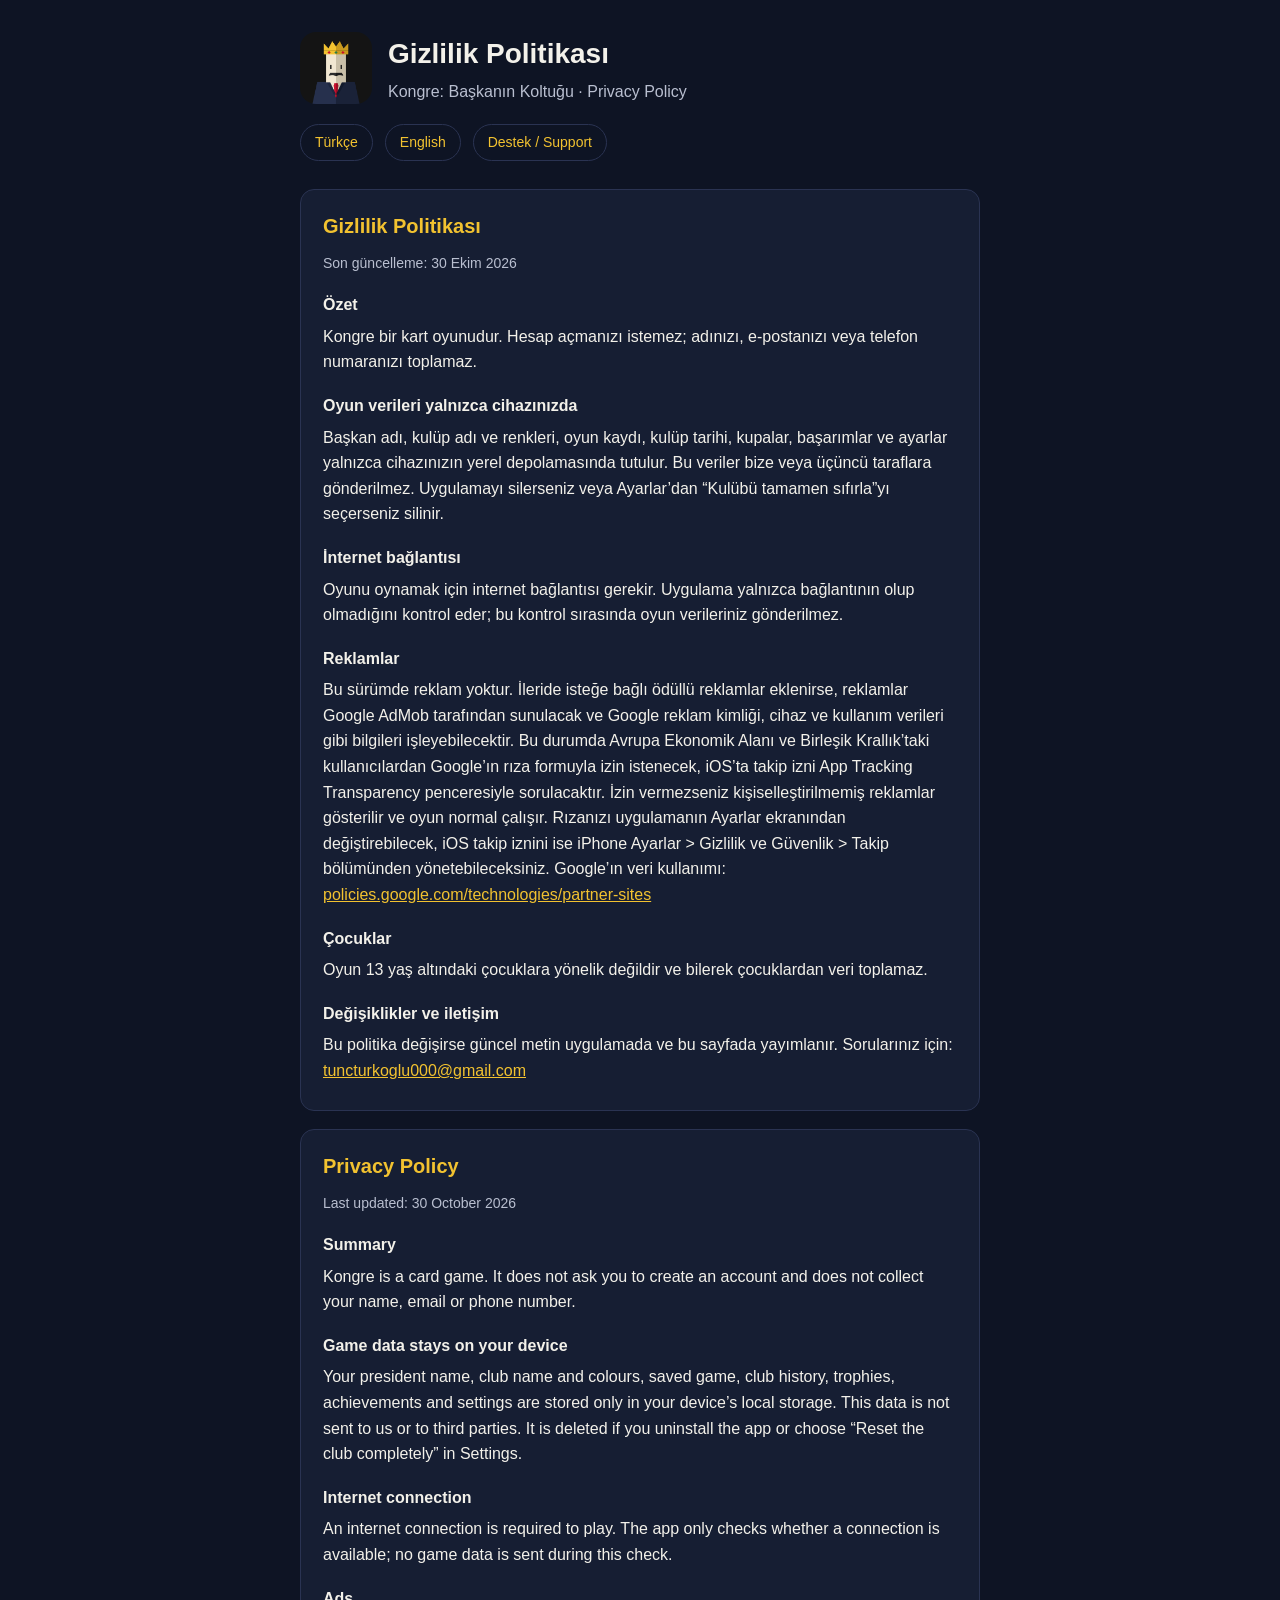
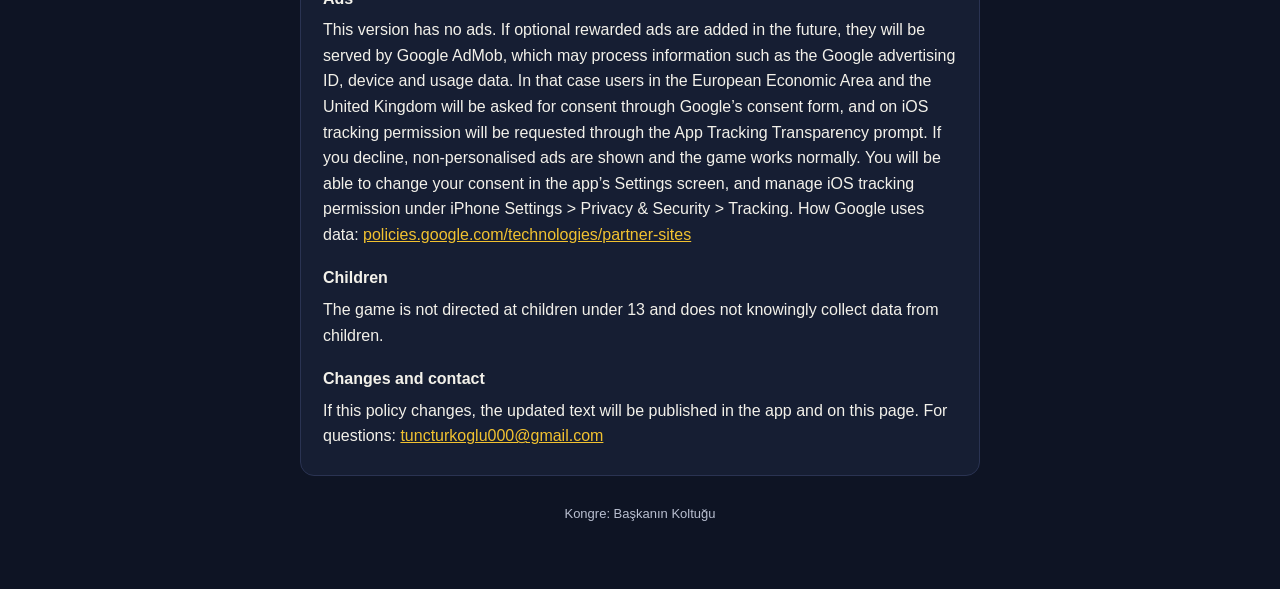
==== privacy.html @ d1992359 "Kongre destek ve gizlilik sayfaları" ====
<!DOCTYPE html>
<html lang="tr">
<head>
  <meta charset="utf-8">
  <meta name="viewport" content="width=device-width, initial-scale=1">
  <title>Kongre: Başkanın Koltuğu — Gizlilik Politikası / Privacy Policy</title>
  <link rel="icon" href="icon.png">
  <link rel="stylesheet" href="style.css">
</head>
<body>
<main>
  <header>
    <img src="icon.png" alt="Kongre simgesi">
    <div>
      <h1>Gizlilik Politikası</h1>
      <p>Kongre: Başkanın Koltuğu · Privacy Policy</p>
    </div>
  </header>
  <nav>
    <a href="#tr">Türkçe</a>
    <a href="#en">English</a>
    <a href="index.html">Destek / Support</a>
  </nav>

  <section id="tr">
    <h2>Gizlilik Politikası</h2>
    <p class="muted">Son güncelleme: 30 Ekim 2026</p>

    <h3>Özet</h3>
    <p>Kongre bir kart oyunudur. Hesap açmanızı istemez; adınızı, e-postanızı veya telefon numaranızı toplamaz.</p>

    <h3>Oyun verileri yalnızca cihazınızda</h3>
    <p>Başkan adı, kulüp adı ve renkleri, oyun kaydı, kulüp tarihi, kupalar, başarımlar ve ayarlar yalnızca cihazınızın yerel depolamasında tutulur. Bu veriler bize veya üçüncü taraflara gönderilmez. Uygulamayı silerseniz veya Ayarlar’dan “Kulübü tamamen sıfırla”yı seçerseniz silinir.</p>

    <h3>İnternet bağlantısı</h3>
    <p>Oyunu oynamak için internet bağlantısı gerekir. Uygulama yalnızca bağlantının olup olmadığını kontrol eder; bu kontrol sırasında oyun verileriniz gönderilmez.</p>

    <h3>Reklamlar</h3>
    <p>Bu sürümde reklam yoktur. İleride isteğe bağlı ödüllü reklamlar eklenirse, reklamlar Google AdMob tarafından sunulacak ve Google reklam kimliği, cihaz ve kullanım verileri gibi bilgileri işleyebilecektir. Bu durumda Avrupa Ekonomik Alanı ve Birleşik Krallık’taki kullanıcılardan Google’ın rıza formuyla izin istenecek, iOS’ta takip izni App Tracking Transparency penceresiyle sorulacaktır. İzin vermezseniz kişiselleştirilmemiş reklamlar gösterilir ve oyun normal çalışır. Rızanızı uygulamanın Ayarlar ekranından değiştirebilecek, iOS takip iznini ise iPhone Ayarlar &gt; Gizlilik ve Güvenlik &gt; Takip bölümünden yönetebileceksiniz. Google’ın veri kullanımı: <a href="https://policies.google.com/technologies/partner-sites">policies.google.com/technologies/partner-sites</a></p>

    <h3>Çocuklar</h3>
    <p>Oyun 13 yaş altındaki çocuklara yönelik değildir ve bilerek çocuklardan veri toplamaz.</p>

    <h3>Değişiklikler ve iletişim</h3>
    <p>Bu politika değişirse güncel metin uygulamada ve bu sayfada yayımlanır. Sorularınız için: <a href="mailto:tuncturkoglu000@gmail.com">tuncturkoglu000@gmail.com</a></p>
  </section>

  <section id="en" lang="en">
    <h2>Privacy Policy</h2>
    <p class="muted">Last updated: 30 October 2026</p>

    <h3>Summary</h3>
    <p>Kongre is a card game. It does not ask you to create an account and does not collect your name, email or phone number.</p>

    <h3>Game data stays on your device</h3>
    <p>Your president name, club name and colours, saved game, club history, trophies, achievements and settings are stored only in your device’s local storage. This data is not sent to us or to third parties. It is deleted if you uninstall the app or choose “Reset the club completely” in Settings.</p>

    <h3>Internet connection</h3>
    <p>An internet connection is required to play. The app only checks whether a connection is available; no game data is sent during this check.</p>

    <h3>Ads</h3>
    <p>This version has no ads. If optional rewarded ads are added in the future, they will be served by Google AdMob, which may process information such as the Google advertising ID, device and usage data. In that case users in the European Economic Area and the United Kingdom will be asked for consent through Google’s consent form, and on iOS tracking permission will be requested through the App Tracking Transparency prompt. If you decline, non-personalised ads are shown and the game works normally. You will be able to change your consent in the app’s Settings screen, and manage iOS tracking permission under iPhone Settings &gt; Privacy &amp; Security &gt; Tracking. How Google uses data: <a href="https://policies.google.com/technologies/partner-sites">policies.google.com/technologies/partner-sites</a></p>

    <h3>Children</h3>
    <p>The game is not directed at children under 13 and does not knowingly collect data from children.</p>

    <h3>Changes and contact</h3>
    <p>If this policy changes, the updated text will be published in the app and on this page. For questions: <a href="mailto:tuncturkoglu000@gmail.com">tuncturkoglu000@gmail.com</a></p>
  </section>

  <footer>Kongre: Başkanın Koltuğu</footer>
</main>
</body>
</html>
---- style.css ----
:root {
  --bg: #0e1424;
  --card: #161e33;
  --gold: #f2c230;
  --text: #f3f1ea;
  --muted: #b9bfd0;
  --line: #2a3352;
}
* { box-sizing: border-box; }
body {
  margin: 0;
  background: var(--bg);
  color: var(--text);
  font: 16px/1.6 -apple-system, BlinkMacSystemFont, "Segoe UI", Roboto, sans-serif;
}
main { max-width: 720px; margin: 0 auto; padding: 32px 20px 64px; }
header { display: flex; align-items: center; gap: 16px; margin-bottom: 8px; }
header img { width: 72px; height: 72px; border-radius: 16px; }
h1 { margin: 0; font-size: 28px; }
header p { margin: 2px 0 0; color: var(--muted); }
nav { display: flex; gap: 12px; flex-wrap: wrap; margin: 20px 0 28px; }
nav a { color: var(--gold); text-decoration: none; border: 1px solid var(--line); border-radius: 999px; padding: 6px 14px; font-size: 14px; }
nav a:hover { border-color: var(--gold); }
section { background: var(--card); border: 1px solid var(--line); border-radius: 14px; padding: 20px 22px; margin-bottom: 18px; }
h2 { margin: 0 0 10px; font-size: 20px; color: var(--gold); }
h3 { margin: 18px 0 4px; font-size: 16px; }
p { margin: 6px 0; }
.muted { color: var(--muted); font-size: 14px; }
.mail { display: inline-block; margin-top: 6px; background: var(--gold); color: #17120a; font-weight: 700; text-decoration: none; padding: 10px 18px; border-radius: 10px; }
a { color: var(--gold); }
footer { color: var(--muted); font-size: 13px; text-align: center; margin-top: 28px; }
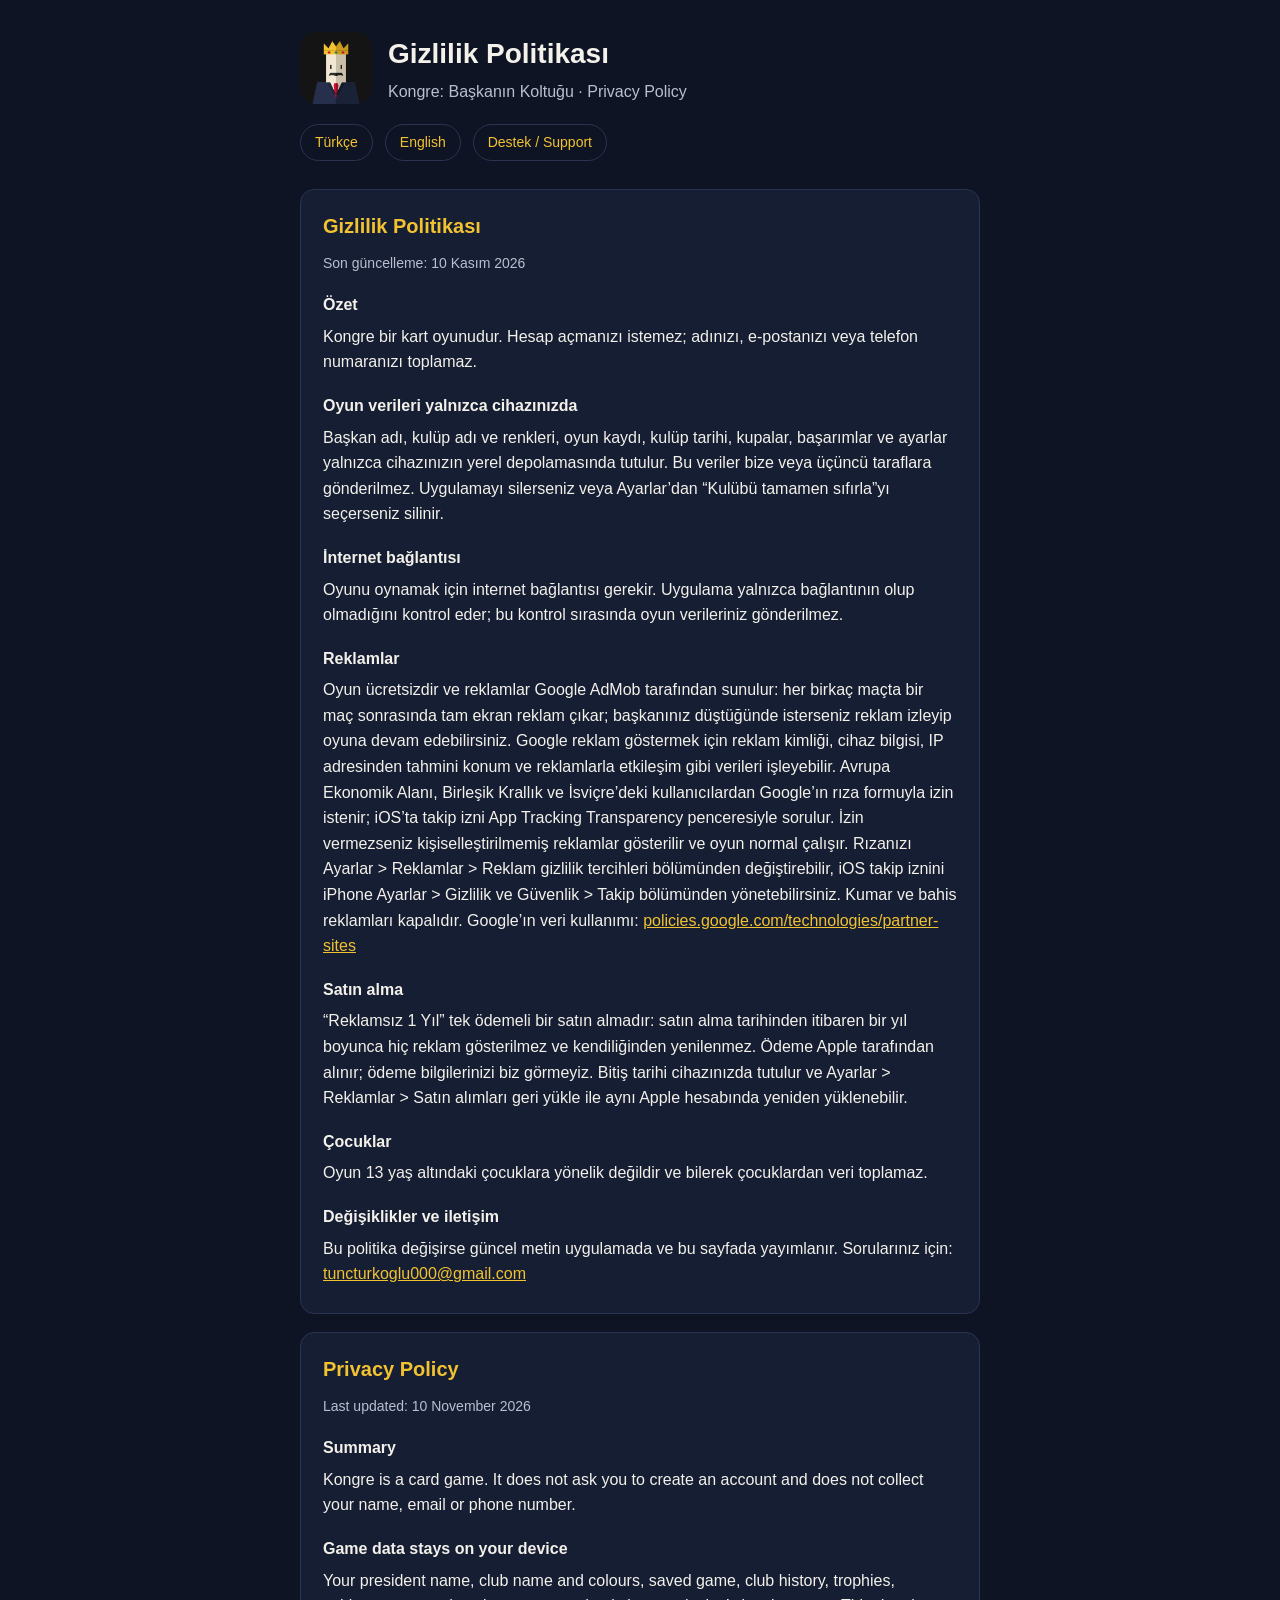
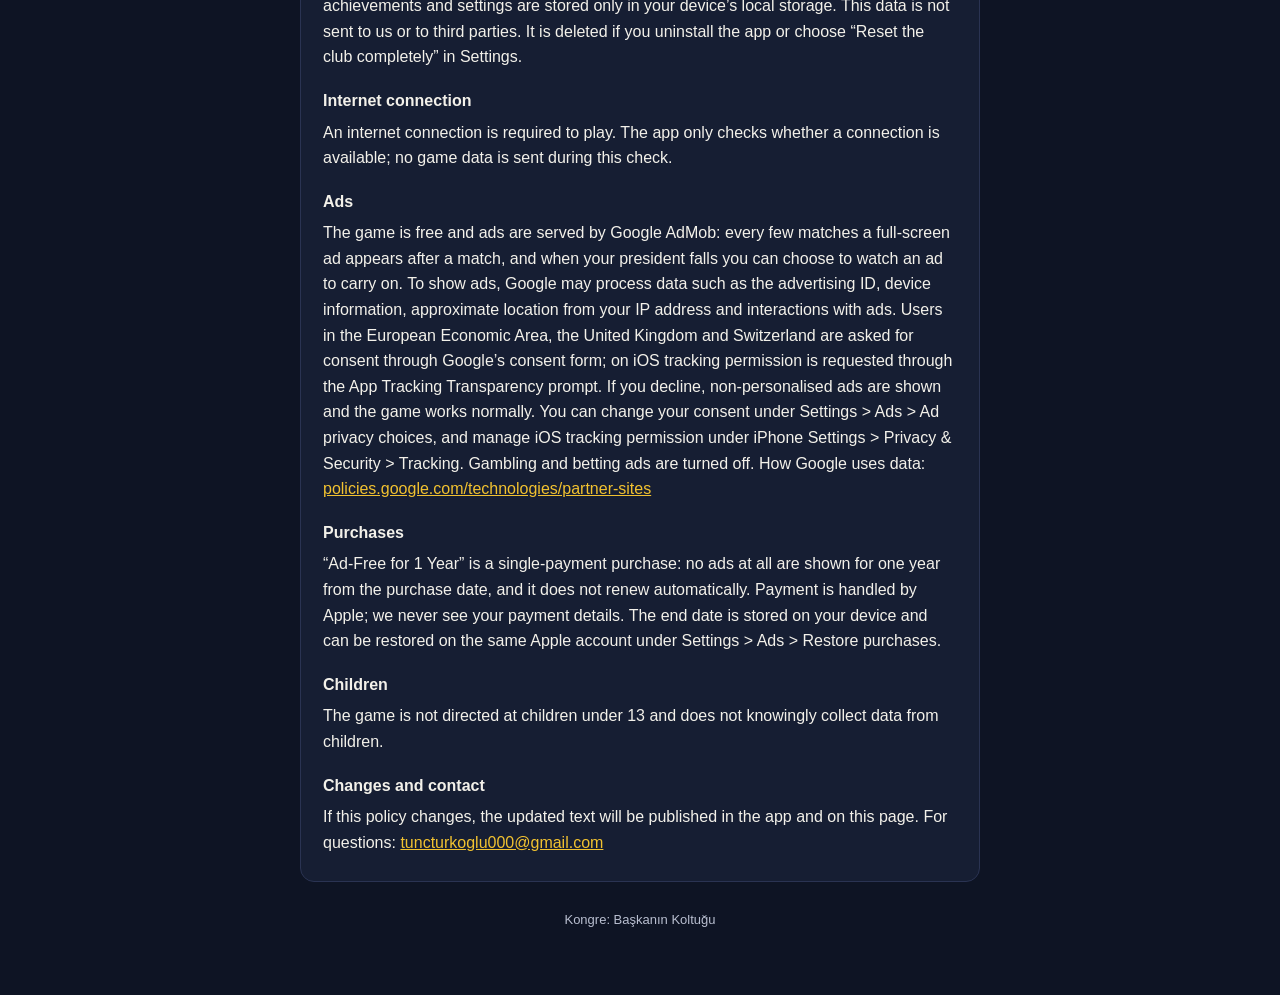
==== commit ae31708d: "Gizlilik: AdMob reklamları ve Reklamsız 1 Yıl satın alması Co-Authored-By: Claude Opus 5.5 <noreply@" ====
--- a/privacy.html
+++ b/privacy.html
@@ -24,7 +24,7 @@
 
   <section id="tr">
     <h2>Gizlilik Politikası</h2>
-    <p class="muted">Son güncelleme: 30 Ekim 2026</p>
+    <p class="muted">Son güncelleme: 10 Kasım 2026</p>
 
     <h3>Özet</h3>
     <p>Kongre bir kart oyunudur. Hesap açmanızı istemez; adınızı, e-postanızı veya telefon numaranızı toplamaz.</p>
@@ -36,7 +36,10 @@
     <p>Oyunu oynamak için internet bağlantısı gerekir. Uygulama yalnızca bağlantının olup olmadığını kontrol eder; bu kontrol sırasında oyun verileriniz gönderilmez.</p>
 
     <h3>Reklamlar</h3>
-    <p>Bu sürümde reklam yoktur. İleride isteğe bağlı ödüllü reklamlar eklenirse, reklamlar Google AdMob tarafından sunulacak ve Google reklam kimliği, cihaz ve kullanım verileri gibi bilgileri işleyebilecektir. Bu durumda Avrupa Ekonomik Alanı ve Birleşik Krallık’taki kullanıcılardan Google’ın rıza formuyla izin istenecek, iOS’ta takip izni App Tracking Transparency penceresiyle sorulacaktır. İzin vermezseniz kişiselleştirilmemiş reklamlar gösterilir ve oyun normal çalışır. Rızanızı uygulamanın Ayarlar ekranından değiştirebilecek, iOS takip iznini ise iPhone Ayarlar &gt; Gizlilik ve Güvenlik &gt; Takip bölümünden yönetebileceksiniz. Google’ın veri kullanımı: <a href="https://policies.google.com/technologies/partner-sites">policies.google.com/technologies/partner-sites</a></p>
+    <p>Oyun ücretsizdir ve reklamlar Google AdMob tarafından sunulur: her birkaç maçta bir maç sonrasında tam ekran reklam çıkar; başkanınız düştüğünde isterseniz reklam izleyip oyuna devam edebilirsiniz. Google reklam göstermek için reklam kimliği, cihaz bilgisi, IP adresinden tahmini konum ve reklamlarla etkileşim gibi verileri işleyebilir. Avrupa Ekonomik Alanı, Birleşik Krallık ve İsviçre’deki kullanıcılardan Google’ın rıza formuyla izin istenir; iOS’ta takip izni App Tracking Transparency penceresiyle sorulur. İzin vermezseniz kişiselleştirilmemiş reklamlar gösterilir ve oyun normal çalışır. Rızanızı Ayarlar &gt; Reklamlar &gt; Reklam gizlilik tercihleri bölümünden değiştirebilir, iOS takip iznini iPhone Ayarlar &gt; Gizlilik ve Güvenlik &gt; Takip bölümünden yönetebilirsiniz. Kumar ve bahis reklamları kapalıdır. Google’ın veri kullanımı: <a href="https://policies.google.com/technologies/partner-sites">policies.google.com/technologies/partner-sites</a></p>
+
+    <h3>Satın alma</h3>
+    <p>“Reklamsız 1 Yıl” tek ödemeli bir satın almadır: satın alma tarihinden itibaren bir yıl boyunca hiç reklam gösterilmez ve kendiliğinden yenilenmez. Ödeme Apple tarafından alınır; ödeme bilgilerinizi biz görmeyiz. Bitiş tarihi cihazınızda tutulur ve Ayarlar &gt; Reklamlar &gt; Satın alımları geri yükle ile aynı Apple hesabında yeniden yüklenebilir.</p>
 
     <h3>Çocuklar</h3>
     <p>Oyun 13 yaş altındaki çocuklara yönelik değildir ve bilerek çocuklardan veri toplamaz.</p>
@@ -47,7 +50,7 @@
 
   <section id="en" lang="en">
     <h2>Privacy Policy</h2>
-    <p class="muted">Last updated: 30 October 2026</p>
+    <p class="muted">Last updated: 10 November 2026</p>
 
     <h3>Summary</h3>
     <p>Kongre is a card game. It does not ask you to create an account and does not collect your name, email or phone number.</p>
@@ -59,7 +62,10 @@
     <p>An internet connection is required to play. The app only checks whether a connection is available; no game data is sent during this check.</p>
 
     <h3>Ads</h3>
-    <p>This version has no ads. If optional rewarded ads are added in the future, they will be served by Google AdMob, which may process information such as the Google advertising ID, device and usage data. In that case users in the European Economic Area and the United Kingdom will be asked for consent through Google’s consent form, and on iOS tracking permission will be requested through the App Tracking Transparency prompt. If you decline, non-personalised ads are shown and the game works normally. You will be able to change your consent in the app’s Settings screen, and manage iOS tracking permission under iPhone Settings &gt; Privacy &amp; Security &gt; Tracking. How Google uses data: <a href="https://policies.google.com/technologies/partner-sites">policies.google.com/technologies/partner-sites</a></p>
+    <p>The game is free and ads are served by Google AdMob: every few matches a full-screen ad appears after a match, and when your president falls you can choose to watch an ad to carry on. To show ads, Google may process data such as the advertising ID, device information, approximate location from your IP address and interactions with ads. Users in the European Economic Area, the United Kingdom and Switzerland are asked for consent through Google’s consent form; on iOS tracking permission is requested through the App Tracking Transparency prompt. If you decline, non-personalised ads are shown and the game works normally. You can change your consent under Settings &gt; Ads &gt; Ad privacy choices, and manage iOS tracking permission under iPhone Settings &gt; Privacy &amp; Security &gt; Tracking. Gambling and betting ads are turned off. How Google uses data: <a href="https://policies.google.com/technologies/partner-sites">policies.google.com/technologies/partner-sites</a></p>
+
+    <h3>Purchases</h3>
+    <p>“Ad-Free for 1 Year” is a single-payment purchase: no ads at all are shown for one year from the purchase date, and it does not renew automatically. Payment is handled by Apple; we never see your payment details. The end date is stored on your device and can be restored on the same Apple account under Settings &gt; Ads &gt; Restore purchases.</p>
 
     <h3>Children</h3>
     <p>The game is not directed at children under 13 and does not knowingly collect data from children.</p>
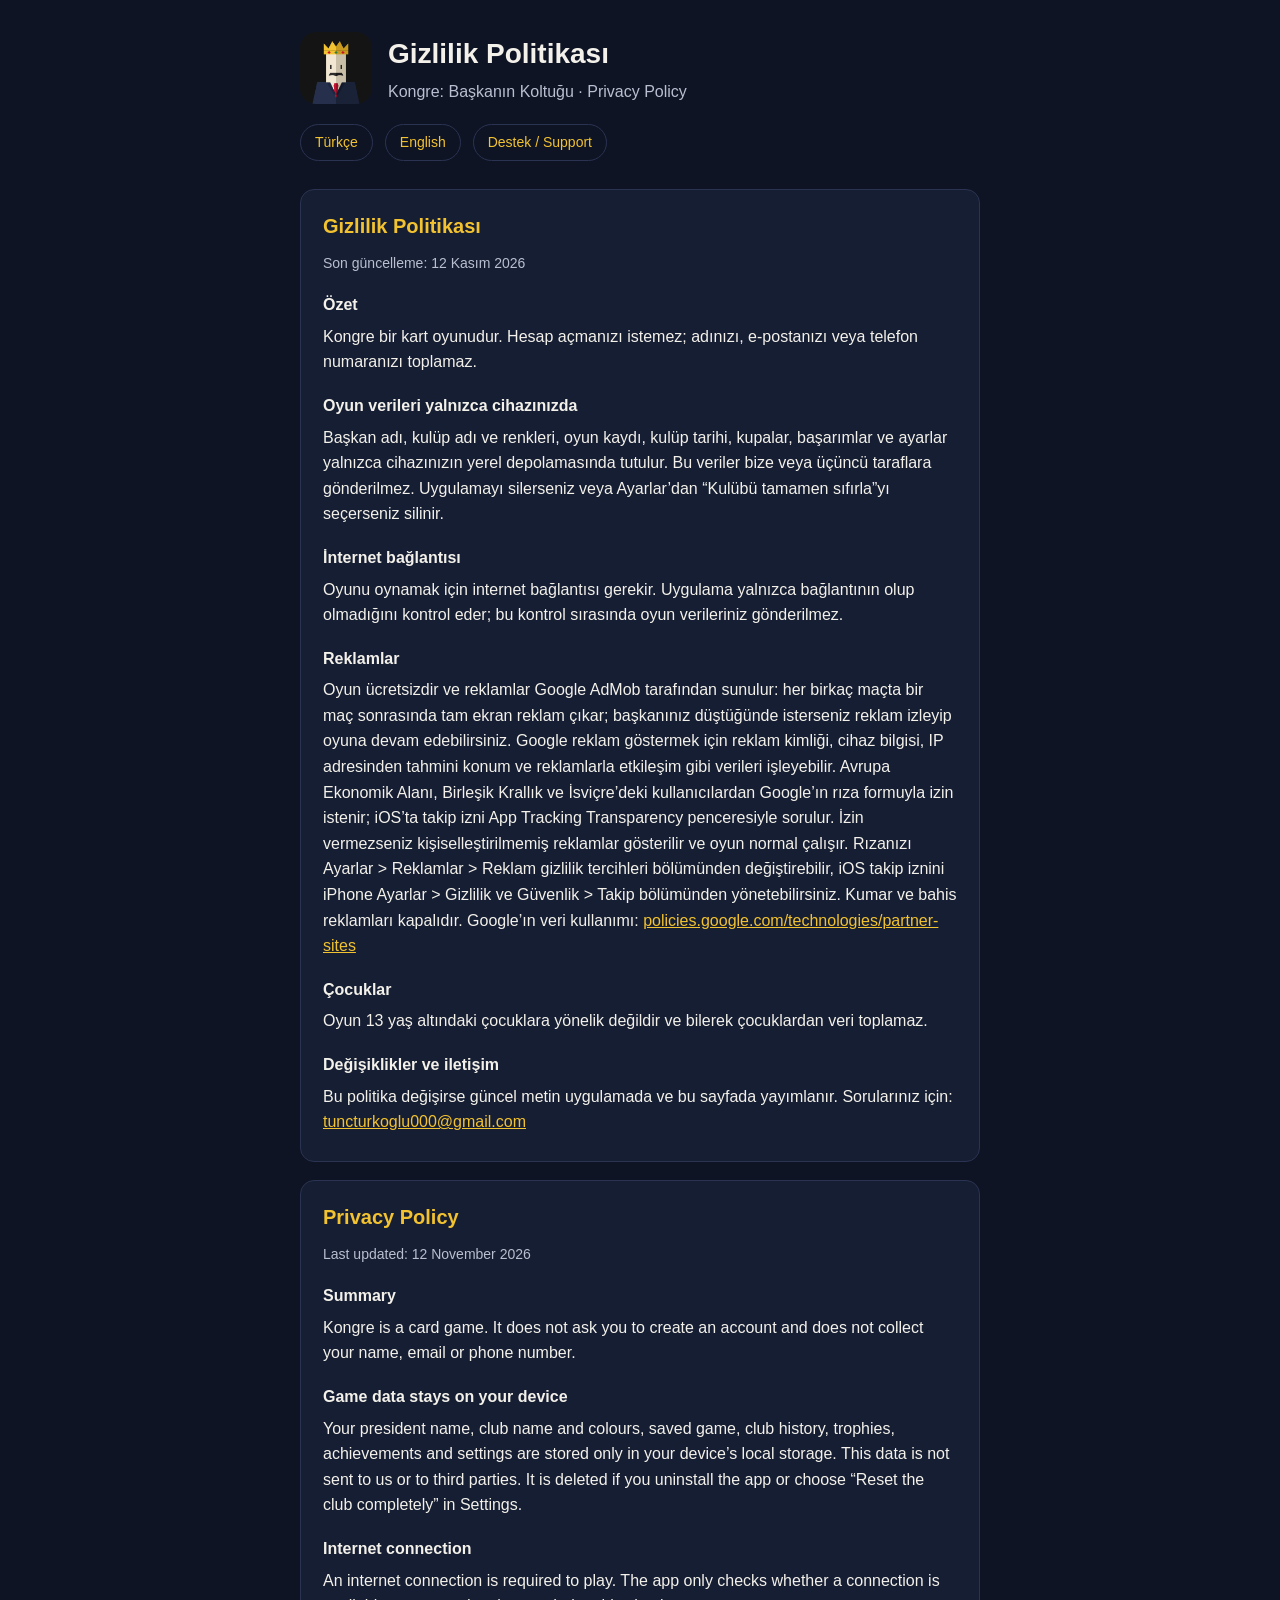
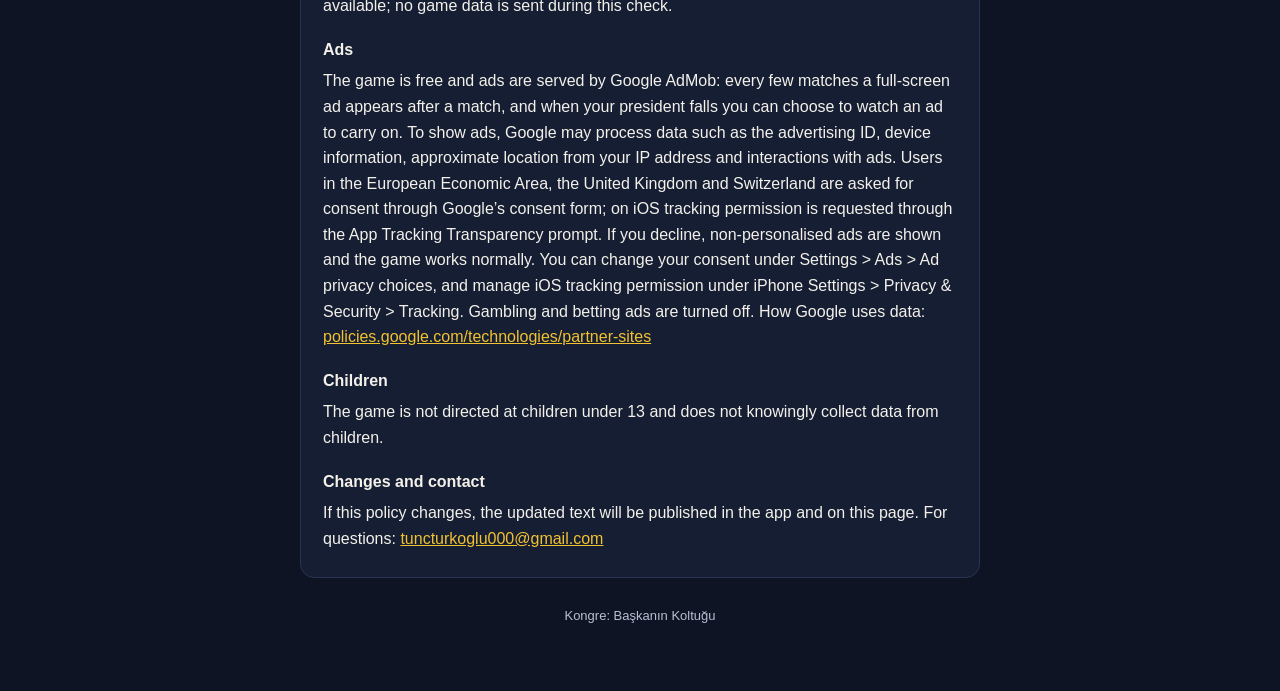
==== commit a1c24437: "Gizlilik: 1.0 satın almasız çıkıyor, Satın alma bölümü kaldırıldı Co-Authored-By: Claude Opus 5.5 <n" ====
--- a/privacy.html
+++ b/privacy.html
@@ -24,7 +24,7 @@
 
   <section id="tr">
     <h2>Gizlilik Politikası</h2>
-    <p class="muted">Son güncelleme: 10 Kasım 2026</p>
+    <p class="muted">Son güncelleme: 12 Kasım 2026</p>
 
     <h3>Özet</h3>
     <p>Kongre bir kart oyunudur. Hesap açmanızı istemez; adınızı, e-postanızı veya telefon numaranızı toplamaz.</p>
@@ -38,8 +38,6 @@
     <h3>Reklamlar</h3>
     <p>Oyun ücretsizdir ve reklamlar Google AdMob tarafından sunulur: her birkaç maçta bir maç sonrasında tam ekran reklam çıkar; başkanınız düştüğünde isterseniz reklam izleyip oyuna devam edebilirsiniz. Google reklam göstermek için reklam kimliği, cihaz bilgisi, IP adresinden tahmini konum ve reklamlarla etkileşim gibi verileri işleyebilir. Avrupa Ekonomik Alanı, Birleşik Krallık ve İsviçre’deki kullanıcılardan Google’ın rıza formuyla izin istenir; iOS’ta takip izni App Tracking Transparency penceresiyle sorulur. İzin vermezseniz kişiselleştirilmemiş reklamlar gösterilir ve oyun normal çalışır. Rızanızı Ayarlar &gt; Reklamlar &gt; Reklam gizlilik tercihleri bölümünden değiştirebilir, iOS takip iznini iPhone Ayarlar &gt; Gizlilik ve Güvenlik &gt; Takip bölümünden yönetebilirsiniz. Kumar ve bahis reklamları kapalıdır. Google’ın veri kullanımı: <a href="https://policies.google.com/technologies/partner-sites">policies.google.com/technologies/partner-sites</a></p>
 
-    <h3>Satın alma</h3>
-    <p>“Reklamsız 1 Yıl” tek ödemeli bir satın almadır: satın alma tarihinden itibaren bir yıl boyunca hiç reklam gösterilmez ve kendiliğinden yenilenmez. Ödeme Apple tarafından alınır; ödeme bilgilerinizi biz görmeyiz. Bitiş tarihi cihazınızda tutulur ve Ayarlar &gt; Reklamlar &gt; Satın alımları geri yükle ile aynı Apple hesabında yeniden yüklenebilir.</p>
 
     <h3>Çocuklar</h3>
     <p>Oyun 13 yaş altındaki çocuklara yönelik değildir ve bilerek çocuklardan veri toplamaz.</p>
@@ -50,7 +48,7 @@
 
   <section id="en" lang="en">
     <h2>Privacy Policy</h2>
-    <p class="muted">Last updated: 10 November 2026</p>
+    <p class="muted">Last updated: 12 November 2026</p>
 
     <h3>Summary</h3>
     <p>Kongre is a card game. It does not ask you to create an account and does not collect your name, email or phone number.</p>
@@ -64,8 +62,6 @@
     <h3>Ads</h3>
     <p>The game is free and ads are served by Google AdMob: every few matches a full-screen ad appears after a match, and when your president falls you can choose to watch an ad to carry on. To show ads, Google may process data such as the advertising ID, device information, approximate location from your IP address and interactions with ads. Users in the European Economic Area, the United Kingdom and Switzerland are asked for consent through Google’s consent form; on iOS tracking permission is requested through the App Tracking Transparency prompt. If you decline, non-personalised ads are shown and the game works normally. You can change your consent under Settings &gt; Ads &gt; Ad privacy choices, and manage iOS tracking permission under iPhone Settings &gt; Privacy &amp; Security &gt; Tracking. Gambling and betting ads are turned off. How Google uses data: <a href="https://policies.google.com/technologies/partner-sites">policies.google.com/technologies/partner-sites</a></p>
 
-    <h3>Purchases</h3>
-    <p>“Ad-Free for 1 Year” is a single-payment purchase: no ads at all are shown for one year from the purchase date, and it does not renew automatically. Payment is handled by Apple; we never see your payment details. The end date is stored on your device and can be restored on the same Apple account under Settings &gt; Ads &gt; Restore purchases.</p>
 
     <h3>Children</h3>
     <p>The game is not directed at children under 13 and does not knowingly collect data from children.</p>
